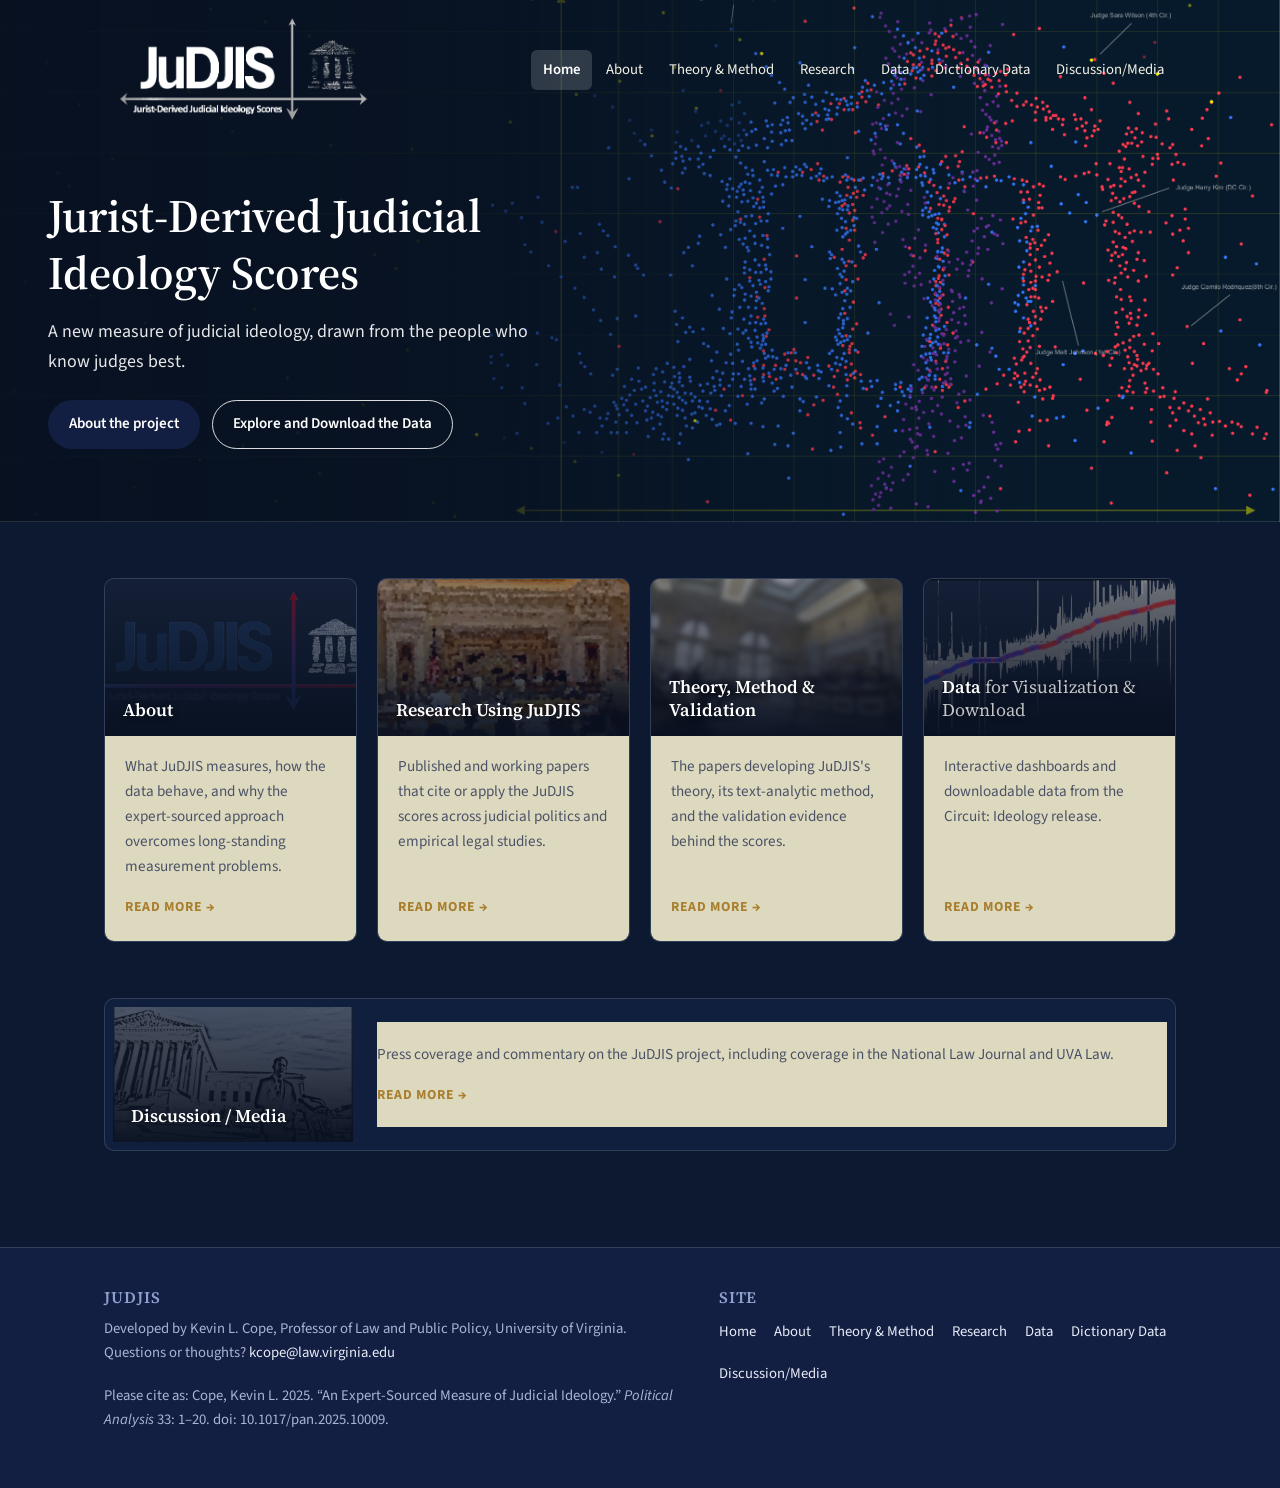
==== index.html @ fee9c513 "Rename hero button to "Explore and Download the Data" Co-Authored-By: Claude Sonnet 5 <noreply@anthr" ====
<!DOCTYPE html>
<html lang="en">
<head>
<meta charset="UTF-8">
<meta name="viewport" content="width=device-width, initial-scale=1.0">
<title>JuDJIS — Jurist-Derived Judicial Ideology Scores</title>
<meta name="description" content="A dynamic, interval-level, multi-dimensional measure of ideology for nearly every Article III U.S. federal judge serving since 1990.">
<link rel="preconnect" href="https://fonts.googleapis.com">
<link rel="preconnect" href="https://fonts.gstatic.com" crossorigin>
<link href="https://fonts.googleapis.com/css2?family=Source+Serif+4:wght@500;600;700&family=Source+Sans+3:wght@400;600;700&display=swap" rel="stylesheet">
<link rel="stylesheet" href="css/style.css">
<script>
(function () {
  var heroImages = [
    'images/hero-ideology-wave.png',
    'images/judicial-constellation-dots.png'
  ];
  var pick = heroImages[Math.floor(Math.random() * heroImages.length)];
  // Resolve to an absolute URL: a CSS url() inside a custom-property value
  // resolves relative to the stylesheet's location, not the page's, so a
  // page-relative path here would 404 once fed through --hero-bg-image.
  var absoluteUrl = new URL(pick, document.baseURI).href;
  document.documentElement.style.setProperty('--hero-bg-image', 'url("' + absoluteUrl + '")');
})();
</script>
</head>
<body class="home">

<section class="hero">
  <header class="site-header">
    <div class="container">
      <a class="brand" href="index.html">
        <img class="brand-logo" src="images/JuDJIS-Logo-header-bw.png" alt="JuDJIS — Jurist-Derived Judicial Ideology Scores">
      </a>
      <nav class="main-nav">
        <a href="index.html" class="active">Home</a>
        <a href="about.html">About</a>
        <a href="theory-method-validation.html">Theory &amp; Method</a>
        <a href="research.html">Research</a>
        <a href="data.html">Data</a>
        <a href="dictionary-data.html">Dictionary Data</a>
        <a href="discussion-media.html">Discussion/Media</a>
      </nav>
    </div>
  </header>

  <div class="hero-copy-row">
    <div class="hero-copy">
      <h1>Jurist-Derived Judicial Ideology Scores</h1>
      <p class="lede">A new measure of judicial ideology, drawn from the people who know judges best.</p>
      <div class="hero-actions">
        <a class="btn btn-primary" href="about.html">About the project</a>
        <a class="btn btn-ghost" href="data.html">Explore and Download the Data</a>
      </div>
    </div>
  </div>
</section>

<section class="section">
  <div class="container">
    <div class="card-grid">
      <a class="card" href="about.html">
        <div class="card-media">
          <img src="images/logo-1-7-24-1024x501.png" alt="">
          <h3 class="card-media-title">About</h3>
        </div>
        <div class="card-body">
          <p>What JuDJIS measures, how the data behave, and why the expert-sourced approach overcomes long-standing measurement problems.</p>
          <span class="card-cta">Read more →</span>
        </div>
      </a>

      <a class="card" href="research.html">
        <div class="card-media">
          <img src="images/Picture2.jpg" alt="">
          <h3 class="card-media-title">Research Using JuDJIS</h3>
        </div>
        <div class="card-body">
          <p>Published and working papers that cite or apply the JuDJIS scores across judicial politics and empirical legal studies.</p>
          <span class="card-cta">Read more →</span>
        </div>
      </a>

      <a class="card" href="theory-method-validation.html">
        <div class="card-media">
          <img src="images/9thcir-edited-1024x669.png" alt="">
          <h3 class="card-media-title">Theory, Method &amp; Validation</h3>
        </div>
        <div class="card-body">
          <p>The papers developing JuDJIS's theory, its text-analytic method, and the validation evidence behind the scores.</p>
          <span class="card-cta">Read more →</span>
        </div>
      </a>

      <a class="card" href="data.html">
        <div class="card-media">
          <img src="images/Picture1-1.png" alt="">
          <h3 class="card-media-title">Data <span style="font-weight:400;color:rgba(255,255,255,0.75)">for Visualization &amp; Download</span></h3>
        </div>
        <div class="card-body">
          <p>Interactive dashboards and downloadable data from the Circuit: Ideology release.</p>
          <span class="card-cta">Read more →</span>
        </div>
      </a>
    </div>
  </div>
</section>

<section class="section" style="padding-top:0">
  <div class="container">
    <a class="card" href="discussion-media.html" style="flex-direction:row;align-items:center;gap:24px;padding:8px;text-decoration:none">
      <div class="card-media" style="width:240px;flex:none;aspect-ratio:16/9">
        <img src="images/Picture5.png" alt="">
        <h3 class="card-media-title">Discussion / Media</h3>
      </div>
      <div class="card-body" style="padding:20px 24px 20px 0">
        <p>Press coverage and commentary on the JuDJIS project, including coverage in the National Law Journal and UVA Law.</p>
        <span class="card-cta">Read more →</span>
      </div>
    </a>
  </div>
</section>

<footer class="site-footer">
  <div class="container">
    <div>
      <h4>JuDJIS</h4>
      <p>Developed by Kevin L. Cope, Professor of Law and Public Policy, University of Virginia.<br>
      Questions or thoughts? <a href="mailto:kcope@law.virginia.edu">kcope@law.virginia.edu</a></p>
      <p class="footer-fine">Please cite as: Cope, Kevin L. 2025. “An Expert-Sourced Measure of Judicial Ideology.” <em>Political Analysis</em> 33: 1–20. doi: 10.1017/pan.2025.10009.</p>
    </div>
    <div>
      <h4>Site</h4>
      <ul class="footer-nav">
        <li><a href="index.html">Home</a></li>
        <li><a href="about.html">About</a></li>
        <li><a href="theory-method-validation.html">Theory &amp; Method</a></li>
        <li><a href="research.html">Research</a></li>
        <li><a href="data.html">Data</a></li>
        <li><a href="dictionary-data.html">Dictionary Data</a></li>
        <li><a href="discussion-media.html">Discussion/Media</a></li>
      </ul>
    </div>
  </div>
</footer>

</body>
</html>
---- css/style.css ----
/* JuDJIS — shared stylesheet */

:root {
  --navy: #1c2f5e;
  --navy-deep: #131f42;
  --navy-tint: #eeead6;
  --gold: #a97f2e;
  --ink: #1f2430;
  --ink-soft: #4b5266;
  --line: #cec8a8;
  --paper: #fffdf6;
  --bg: #ddd9bf;
  --radius: 10px;
  --maxw: 760px;
  --wide: 1120px;
}

/* ---------- Homepage dark theme (below the hero) ---------- */

body.home {
  background: #0c1930;
  --ink: #eef1f7;
  --ink-soft: rgba(255,255,255,0.68);
  --line: rgba(255,255,255,0.14);
  --paper: #101f3d;
  --navy-tint: rgba(255,255,255,0.06);
}

.home h1, .home h2, .home h3, .home h4 {
  color: #ffffff;
}

.home .hero {
  border-bottom-color: rgba(255,255,255,0.12);
}

.home .card:hover {
  box-shadow: 0 10px 28px rgba(255,255,255,0.08);
}

.home .card-body {
  background: var(--bg);
}

.home .card-body p {
  color: #4b5266;
}

* { box-sizing: border-box; }

html { scroll-behavior: smooth; }

body {
  margin: 0;
  background: var(--bg);
  color: var(--ink);
  font-family: "Source Sans 3", -apple-system, BlinkMacSystemFont, "Segoe UI", Helvetica, Arial, sans-serif;
  font-size: 17px;
  line-height: 1.65;
  -webkit-font-smoothing: antialiased;
}

h1, h2, h3, h4 {
  font-family: "Source Serif 4", Georgia, "Times New Roman", serif;
  color: var(--navy-deep);
  line-height: 1.22;
  font-weight: 600;
  margin: 0 0 0.5em;
}

h1 { font-size: 2.4rem; }
h2 { font-size: 1.6rem; margin-top: 2.2em; }
h3 { font-size: 1.2rem; margin-top: 1.6em; }
h4 { font-size: 1rem; text-transform: uppercase; letter-spacing: 0.06em; color: var(--gold); }

p { margin: 0 0 1.1em; color: var(--ink); }

a { color: var(--navy); text-decoration-color: rgba(28,47,94,0.35); }
a:hover { text-decoration-color: currentColor; }

ul, ol { padding-left: 1.3em; }
li { margin-bottom: 0.6em; }

strong { color: var(--navy-deep); }

img { max-width: 100%; display: block; }

.container {
  max-width: var(--wide);
  margin: 0 auto;
  padding: 0 24px;
}

.prose {
  max-width: var(--maxw);
}

/* ---------- Header ---------- */

.site-header {
  position: sticky;
  top: 0;
  z-index: 20;
  background: rgba(255,253,246,0.92);
  backdrop-filter: saturate(180%) blur(8px);
  border-bottom: 1px solid var(--line);
}

.site-header .container {
  display: flex;
  align-items: center;
  justify-content: space-between;
  gap: 24px;
  min-height: 72px;
  padding-top: 10px;
  padding-bottom: 10px;
}

.brand {
  display: flex;
  align-items: center;
  gap: 0.5em;
  text-decoration: none;
  color: var(--navy-deep);
  flex: none;
}

.brand-logo {
  display: block;
  height: 120px;
  width: auto;
}

@media (max-width: 640px) {
  .brand-logo { height: 64px; }
}

nav.main-nav {
  display: flex;
  flex-wrap: wrap;
  gap: 4px 2px;
  justify-content: flex-end;
}

nav.main-nav a {
  display: inline-block;
  padding: 8px 12px;
  border-radius: 6px;
  font-size: 0.92rem;
  color: var(--ink-soft);
  text-decoration: none;
  white-space: nowrap;
}

nav.main-nav a:hover {
  background: var(--navy-tint);
  color: var(--navy-deep);
}

nav.main-nav a.active {
  color: var(--navy-deep);
  font-weight: 600;
  background: var(--navy-tint);
}

/* ---------- Hero ---------- */

.hero {
  position: relative;
  min-height: 520px;
  background:
    linear-gradient(90deg, rgba(8,16,32,0.9) 0%, rgba(8,16,32,0.72) 38%, rgba(8,16,32,0.25) 62%, rgba(8,16,32,0) 82%),
    var(--hero-bg-image, url("../images/hero-ideology-wave.png")) right center / cover no-repeat;
  background-color: #0c1930;
  border-bottom: 1px solid var(--line);
  display: flex;
  flex-direction: column;
}

.hero .site-header {
  position: static;
  background: transparent;
  backdrop-filter: none;
  border-bottom: none;
}


.hero nav.main-nav a {
  color: #f4f2e6;
}

.hero nav.main-nav a:hover,
.hero nav.main-nav a.active {
  background: rgba(255,255,255,0.16);
  color: #ffffff;
}

.hero-copy-row {
  flex: 1;
  display: flex;
  align-items: center;
}

.hero-copy {
  padding: 48px 24px 72px;
  max-width: 620px;
}

@media (min-width: 640px) {
  .hero-copy { padding-left: 48px; }
}

.hero-copy h1 {
  color: #ffffff;
  font-size: clamp(2rem, 4vw, 2.9rem);
  margin-bottom: 0.35em;
}

.hero-copy .lede {
  font-size: 1.12rem;
  color: rgba(255,255,255,0.9);
  max-width: 54ch;
}

.hero .btn-ghost {
  border-color: rgba(255,255,255,0.85);
  color: #ffffff;
}

.hero .btn-ghost:hover {
  background: rgba(255,255,255,0.14);
}

.hero-actions {
  display: flex;
  flex-wrap: wrap;
  gap: 12px;
  margin-top: 1.4em;
}

/* ---------- Buttons ---------- */

.btn {
  display: inline-flex;
  align-items: center;
  gap: 0.4em;
  padding: 11px 20px;
  border-radius: 999px;
  font-size: 0.94rem;
  font-weight: 600;
  text-decoration: none;
  border: 1px solid transparent;
  transition: transform 0.08s ease, background 0.15s ease;
}

.btn-primary {
  background: var(--navy-deep);
  color: #fff;
}
.btn-primary:hover { background: var(--navy); }

.btn-ghost {
  background: transparent;
  border-color: var(--navy-deep);
  color: var(--navy-deep);
}
.btn-ghost:hover { background: var(--navy-tint); }

/* ---------- Cards / grid ---------- */

.section {
  padding: 56px 0;
}

.section-head {
  max-width: var(--maxw);
  margin-bottom: 32px;
}

.section-head .kicker {
  text-transform: uppercase;
  letter-spacing: 0.1em;
  font-size: 0.78rem;
  font-weight: 700;
  color: var(--gold);
}

.card-grid {
  display: grid;
  gap: 20px;
  grid-template-columns: 1fr;
}

@media (min-width: 700px) {
  .card-grid { grid-template-columns: repeat(2, 1fr); }
}
@media (min-width: 1020px) {
  .card-grid { grid-template-columns: repeat(4, 1fr); }
}

.card {
  background: var(--paper);
  border: 1px solid var(--line);
  border-radius: var(--radius);
  overflow: hidden;
  display: flex;
  flex-direction: column;
  text-decoration: none;
  color: inherit;
  transition: box-shadow 0.15s ease, transform 0.15s ease;
}

.card:hover {
  box-shadow: 0 10px 28px rgba(19,31,66,0.10);
  transform: translateY(-2px);
}

.card-media {
  position: relative;
  aspect-ratio: 16/10;
  overflow: hidden;
  background: var(--navy-tint);
}

.card-media img {
  width: 100%;
  height: 100%;
  object-fit: cover;
}

.card-media::after {
  content: "";
  position: absolute;
  inset: 0;
  background: linear-gradient(180deg, rgba(8,16,32,0.45) 0%, rgba(8,16,32,0.7) 55%, rgba(8,16,32,0.96) 100%);
}

.card-media-title {
  position: absolute;
  z-index: 1;
  left: 18px;
  right: 18px;
  bottom: 14px;
  margin: 0;
  color: #ffffff;
  font-size: 1.12rem;
  line-height: 1.28;
  text-shadow: 0 1px 6px rgba(0,0,0,0.45);
}

.card-body {
  padding: 18px 20px 22px;
  flex: 1;
  display: flex;
  flex-direction: column;
}

.card-body h3 {
  margin-top: 0;
  font-size: 1.12rem;
  color: var(--navy-deep);
}

.card-body p {
  color: var(--ink-soft);
  font-size: 0.95rem;
  flex: 1;
}

.card-cta {
  font-size: 0.86rem;
  font-weight: 700;
  color: var(--gold);
  text-transform: uppercase;
  letter-spacing: 0.05em;
}

/* ---------- Page header (interior pages) ---------- */

.page-head {
  background: var(--navy-tint);
  border-bottom: 1px solid var(--line);
}

.page-head .container {
  padding: 40px 24px 36px;
}

.page-head .kicker {
  text-transform: uppercase;
  letter-spacing: 0.1em;
  font-size: 0.78rem;
  font-weight: 700;
  color: var(--gold);
  margin-bottom: 0.6em;
}

.page-head h1 { margin-bottom: 0.3em; }
.page-head .lede { color: var(--ink-soft); max-width: 62ch; font-size: 1.05rem; }

/* ---------- Content blocks ---------- */

.content-wrap {
  padding: 48px 0 72px;
}

.pub-list {
  list-style: none;
  padding: 0;
  margin: 0;
}

.pub-list li {
  padding: 16px 0;
  border-bottom: 1px solid var(--line);
}
.pub-list li:first-child { padding-top: 0; }

.cite-box {
  background: var(--navy-tint);
  border: 1px solid var(--line);
  border-radius: var(--radius);
  padding: 18px 20px;
  font-size: 0.95rem;
  margin: 1.4em 0;
}

.cite-box strong { display: block; margin-bottom: 0.3em; color: var(--navy-deep); }

.figure {
  margin: 1.6em 0;
  border-radius: var(--radius);
  overflow: hidden;
  border: 1px solid var(--line);
}

.press-card {
  background: var(--paper);
  border: 1px solid var(--line);
  border-radius: var(--radius);
  padding: 24px 26px;
  margin-bottom: 22px;
}

.press-source {
  text-transform: uppercase;
  letter-spacing: 0.06em;
  font-size: 0.78rem;
  font-weight: 700;
  color: var(--gold);
  margin-bottom: 0.4em;
}

.press-card h3 {
  margin-top: 0;
  font-size: 1.15rem;
}

.press-byline {
  color: var(--ink-soft);
  font-size: 0.9rem;
  font-style: italic;
  margin-bottom: 0.8em;
}

.press-date { color: var(--navy); font-weight: 700; }

.file-table {
  width: 100%;
  border-collapse: collapse;
  background: var(--paper);
  border: 1px solid var(--line);
  border-radius: var(--radius);
  overflow: hidden;
  font-size: 0.94rem;
}

.file-table th, .file-table td {
  padding: 12px 16px;
  text-align: left;
  border-bottom: 1px solid var(--line);
}

.file-table th {
  background: var(--navy-tint);
  color: var(--navy-deep);
  font-family: "Source Serif 4", serif;
  font-weight: 600;
}

.file-table tr:last-child td { border-bottom: none; }

.file-table a {
  font-weight: 600;
  text-decoration: none;
}
.file-table a:hover { text-decoration: underline; }

.viz-embed {
  background: var(--paper);
  border: 1px solid var(--line);
  border-radius: var(--radius);
  padding: 16px;
  margin: 1.6em 0;
}

.viz-embed h3 { margin-top: 0; }

.note-box {
  border-left: 3px solid var(--gold);
  background: var(--navy-tint);
  padding: 16px 20px;
  border-radius: 0 var(--radius) var(--radius) 0;
  font-size: 0.95rem;
  color: var(--ink-soft);
  margin: 1.6em 0;
}

/* ---------- Footer ---------- */

.site-footer {
  border-top: 1px solid var(--line);
  background: var(--navy-deep);
  color: #c7cee3;
  padding: 40px 0;
  margin-top: 40px;
}

.site-footer .container {
  display: grid;
  gap: 20px;
}

@media (min-width: 720px) {
  .site-footer .container {
    grid-template-columns: 1.3fr 1fr;
    align-items: start;
  }
}

.site-footer h4 {
  color: #8fa0cf;
  margin-bottom: 0.6em;
}

.site-footer a { color: #e7ebf7; }
.site-footer p { color: #aab4d4; font-size: 0.92rem; }

.footer-nav {
  display: flex;
  flex-wrap: wrap;
  gap: 4px 18px;
  padding: 0;
  margin: 0;
  list-style: none;
}

.footer-nav a { font-size: 0.92rem; text-decoration: none; }
.footer-nav a:hover { text-decoration: underline; }

.footer-fine {
  font-size: 0.82rem;
  color: #7d89ac;
  margin-top: 18px;
}
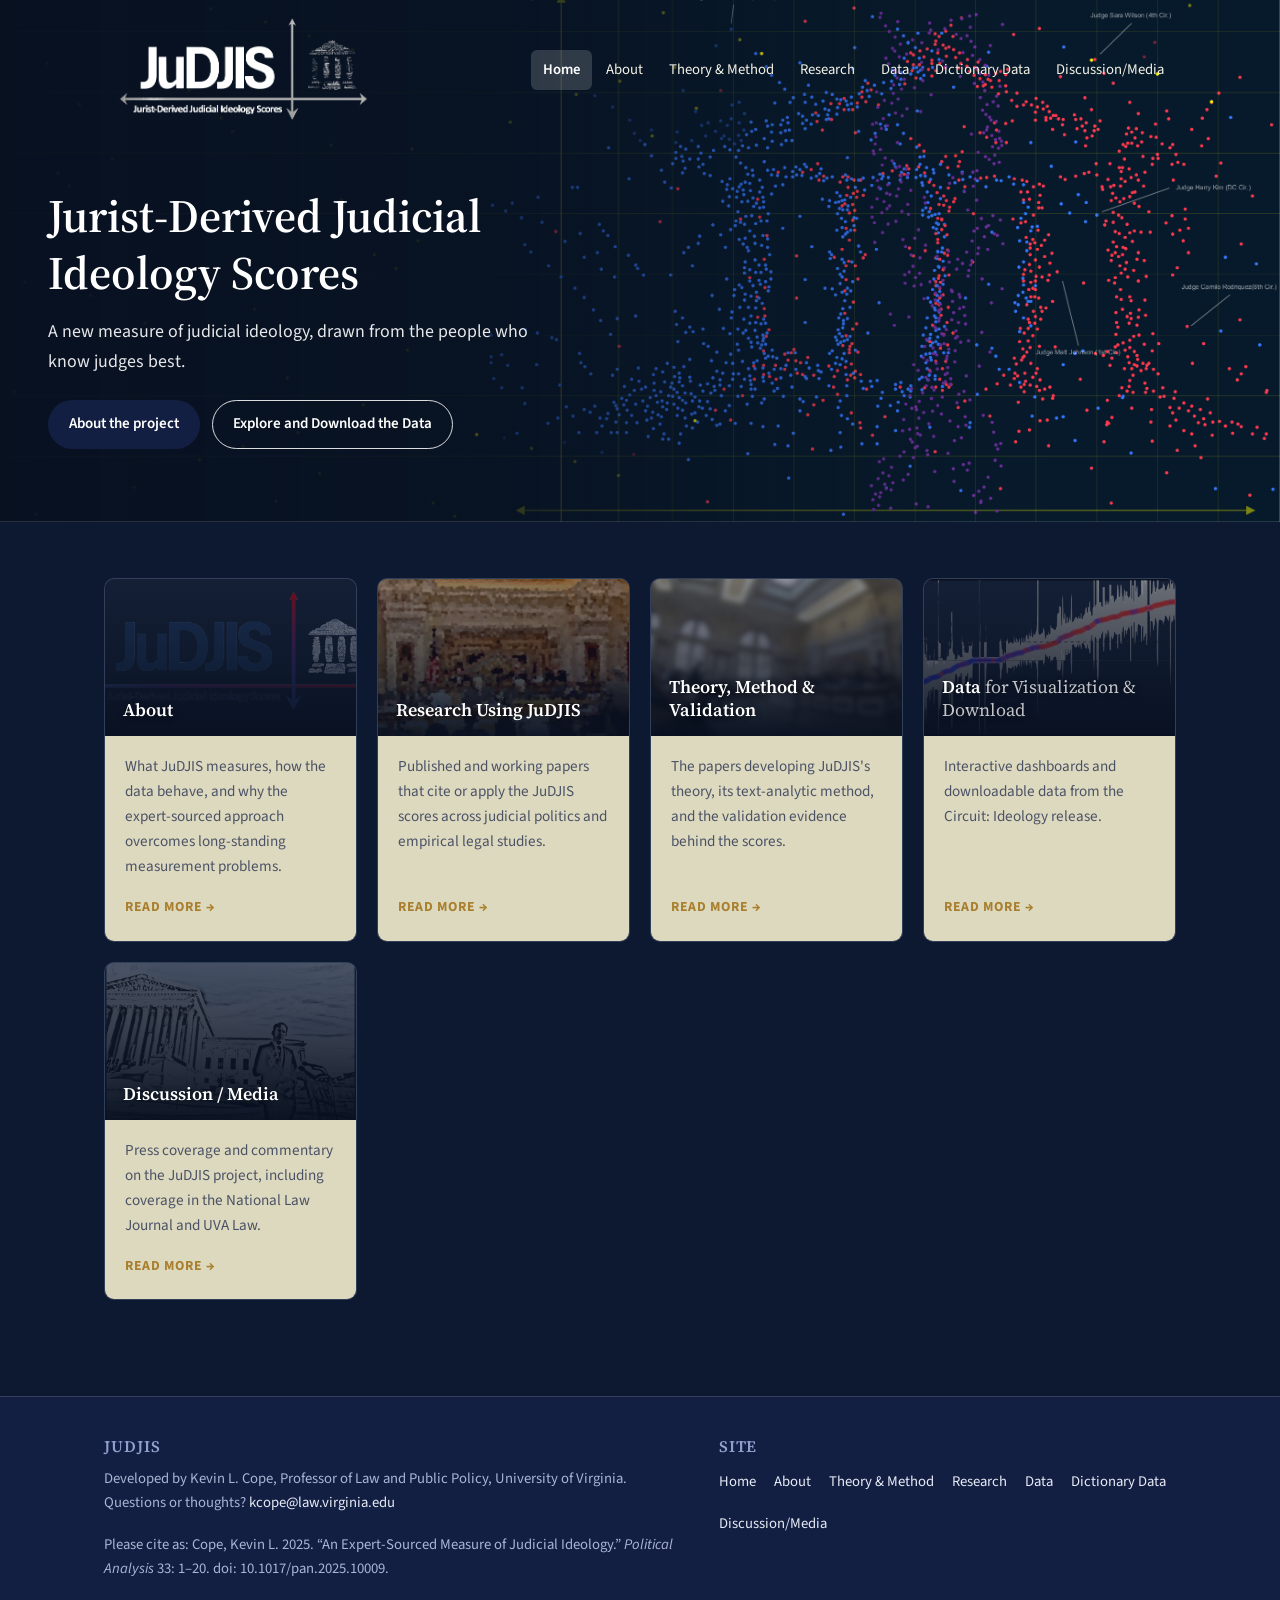
==== commit 94e42b2a: "Fold Discussion/Media into the main card grid Was a standalone wide horizontal card with a small thu" ====
--- a/index.html
+++ b/index.html
@@ -102,22 +102,18 @@
           <span class="card-cta">Read more →</span>
         </div>
       </a>
+
+      <a class="card" href="discussion-media.html">
+        <div class="card-media">
+          <img src="images/Picture5.png" alt="">
+          <h3 class="card-media-title">Discussion / Media</h3>
+        </div>
+        <div class="card-body">
+          <p>Press coverage and commentary on the JuDJIS project, including coverage in the National Law Journal and UVA Law.</p>
+          <span class="card-cta">Read more →</span>
+        </div>
+      </a>
     </div>
-  </div>
-</section>
-
-<section class="section" style="padding-top:0">
-  <div class="container">
-    <a class="card" href="discussion-media.html" style="flex-direction:row;align-items:center;gap:24px;padding:8px;text-decoration:none">
-      <div class="card-media" style="width:240px;flex:none;aspect-ratio:16/9">
-        <img src="images/Picture5.png" alt="">
-        <h3 class="card-media-title">Discussion / Media</h3>
-      </div>
-      <div class="card-body" style="padding:20px 24px 20px 0">
-        <p>Press coverage and commentary on the JuDJIS project, including coverage in the National Law Journal and UVA Law.</p>
-        <span class="card-cta">Read more →</span>
-      </div>
-    </a>
   </div>
 </section>
 
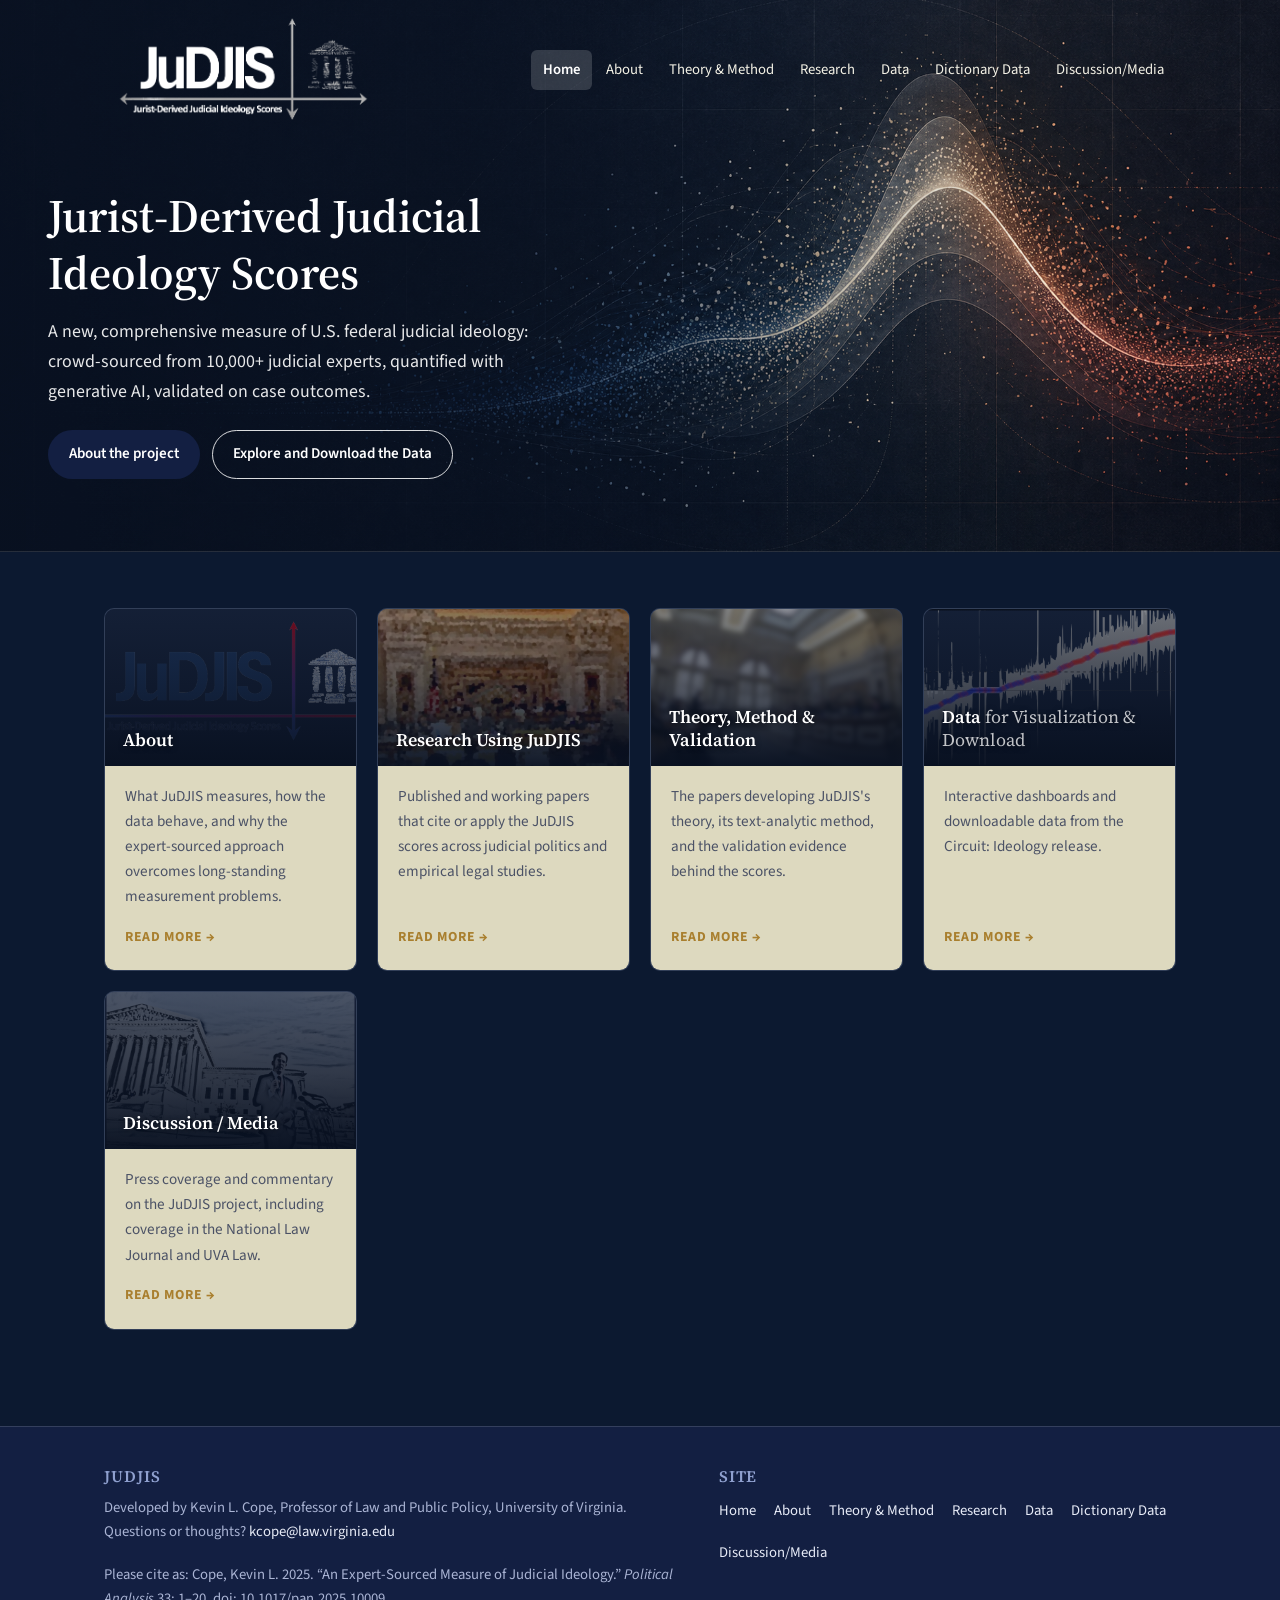
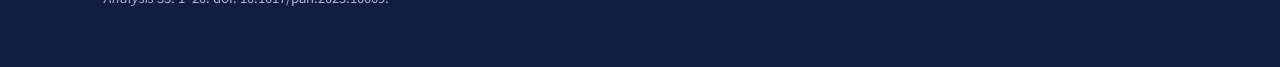
==== commit 330002cd: "Update hero subtitle with expert-count, method, and validation detail Co-Authored-By: Claude Sonnet " ====
--- a/index.html
+++ b/index.html
@@ -47,7 +47,7 @@
   <div class="hero-copy-row">
     <div class="hero-copy">
       <h1>Jurist-Derived Judicial Ideology Scores</h1>
-      <p class="lede">A new measure of judicial ideology, drawn from the people who know judges best.</p>
+      <p class="lede">A new, comprehensive measure of U.S. federal judicial ideology: crowd-sourced from 10,000+ judicial experts, quantified with generative AI, validated on case outcomes.</p>
       <div class="hero-actions">
         <a class="btn btn-primary" href="about.html">About the project</a>
         <a class="btn btn-ghost" href="data.html">Explore and Download the Data</a>
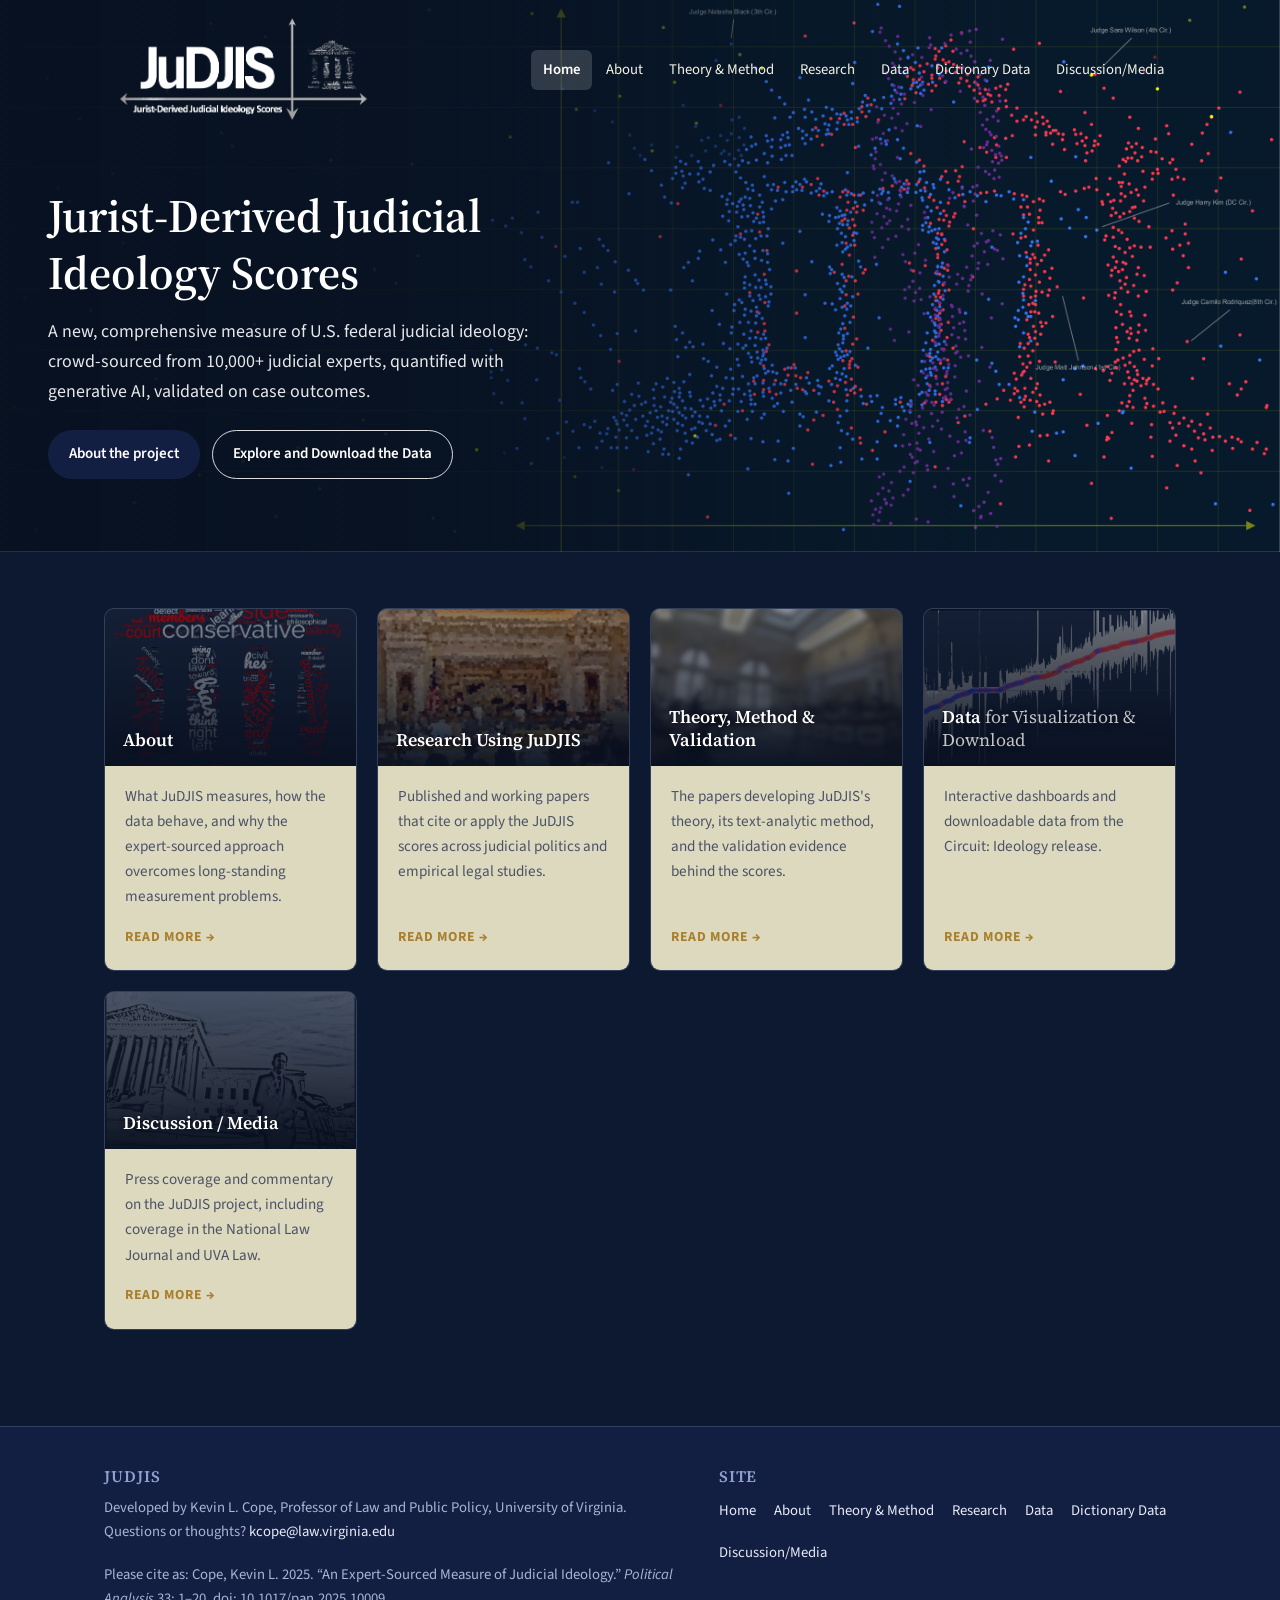
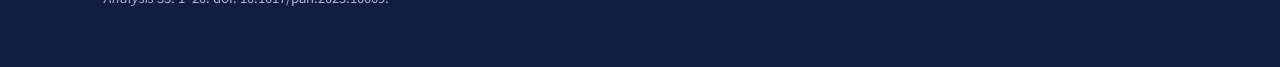
==== commit 32613731: "Swap the About card background to the word-cloud courthouse graphic Replace the logo-on-white image " ====
--- a/index.html
+++ b/index.html
@@ -61,7 +61,7 @@
     <div class="card-grid">
       <a class="card" href="about.html">
         <div class="card-media">
-          <img src="images/logo-1-7-24-1024x501.png" alt="">
+          <img src="images/wordcloud-courthouse.png" alt="">
           <h3 class="card-media-title">About</h3>
         </div>
         <div class="card-body">
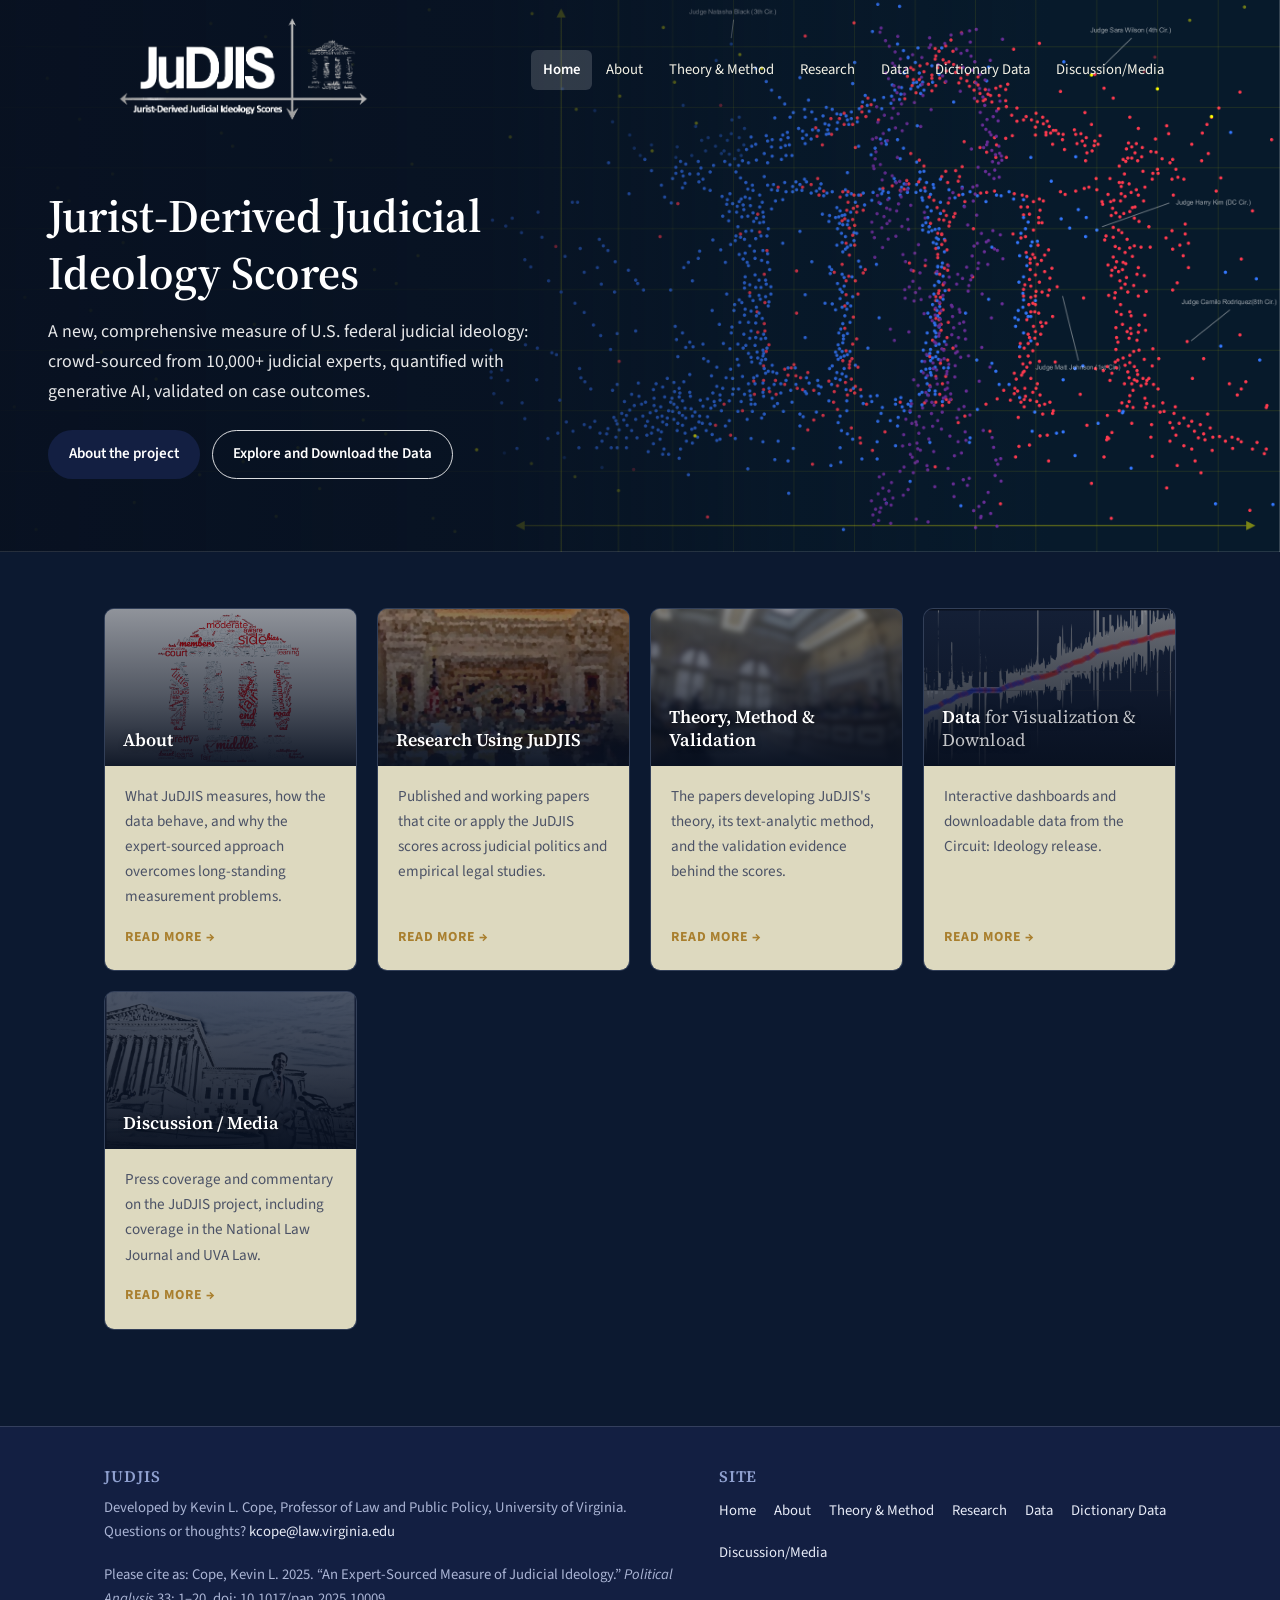
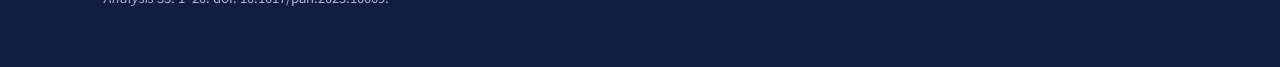
==== commit 98ec507e: "Fit the About card's word-cloud image fully within its box Add a card-media-contain modifier (object" ====
--- a/index.html
+++ b/index.html
@@ -60,7 +60,7 @@
   <div class="container">
     <div class="card-grid">
       <a class="card" href="about.html">
-        <div class="card-media">
+        <div class="card-media card-media-contain">
           <img src="images/wordcloud-courthouse.png" alt="">
           <h3 class="card-media-title">About</h3>
         </div>
--- a/css/style.css
+++ b/css/style.css
@@ -328,6 +328,14 @@
   object-fit: cover;
 }
 
+.card-media-contain {
+  background: #ffffff;
+}
+
+.card-media-contain img {
+  object-fit: contain;
+}
+
 .card-media::after {
   content: "";
   position: absolute;
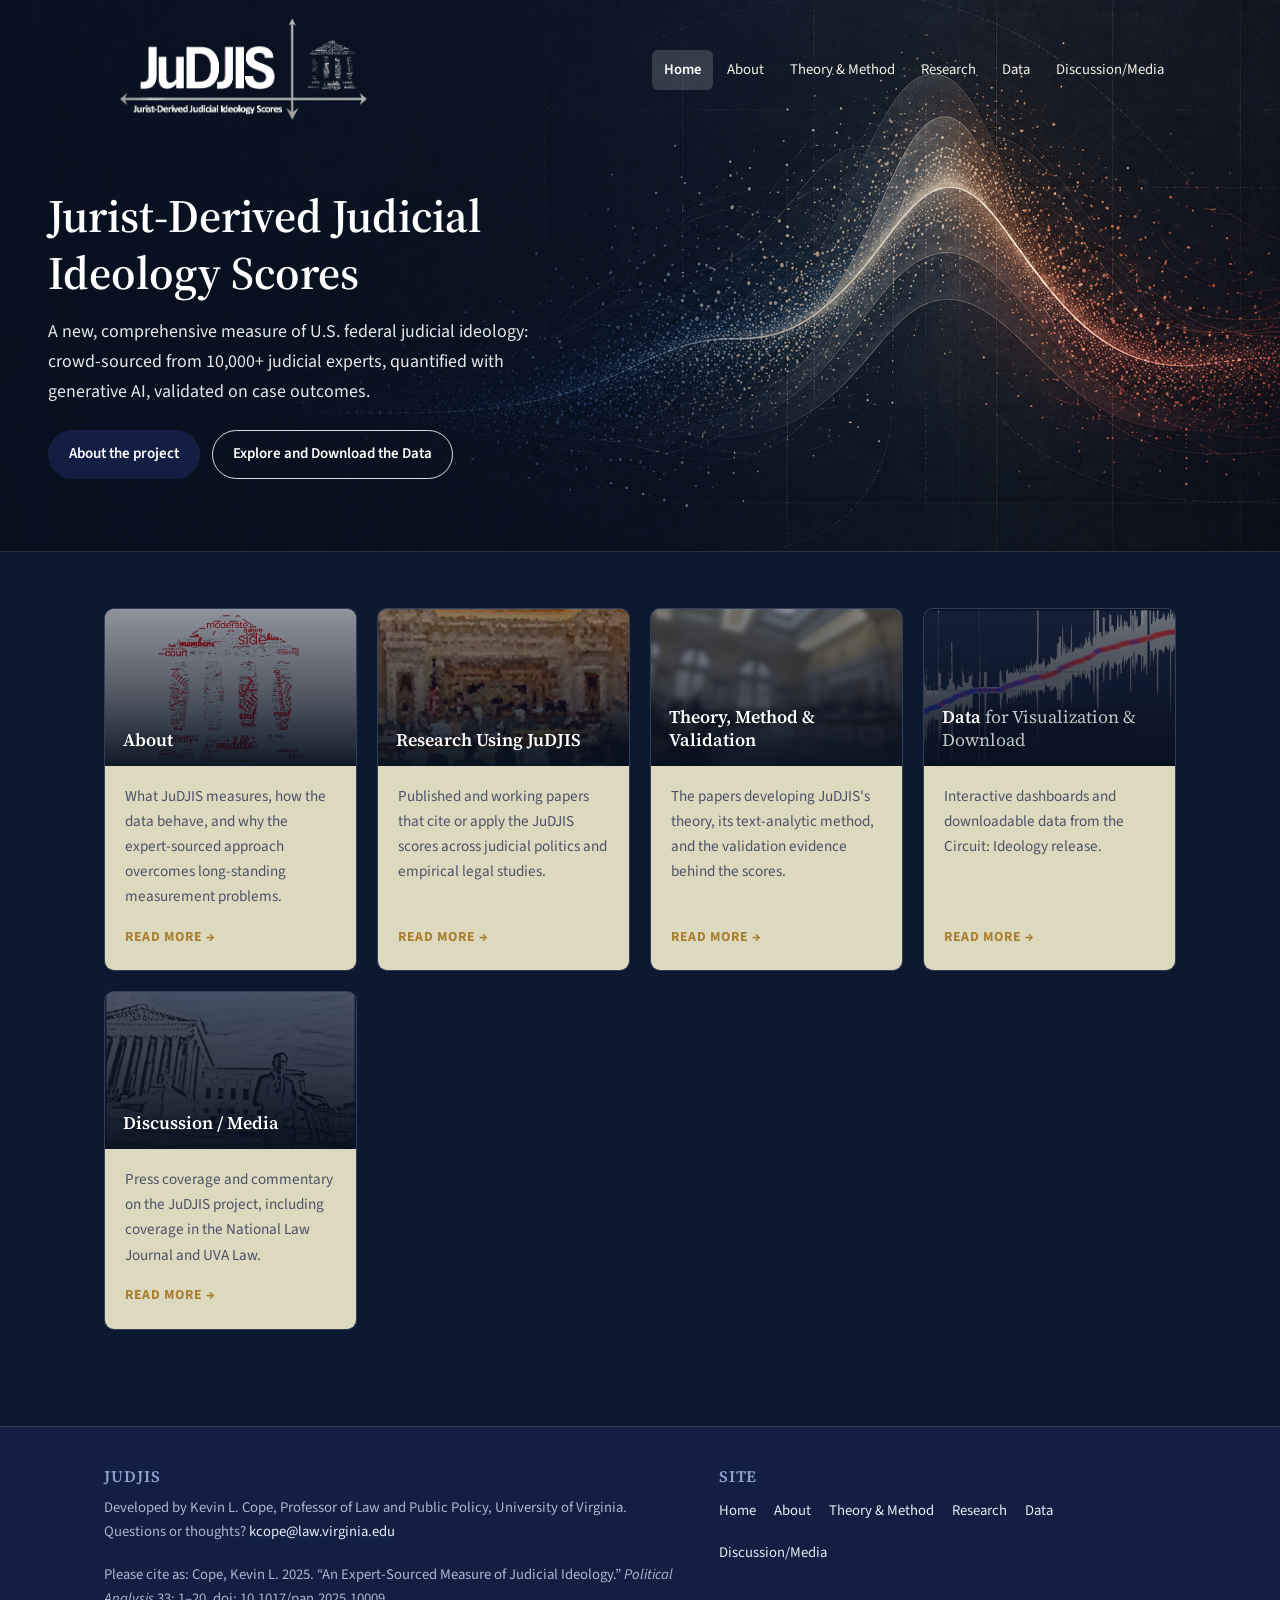
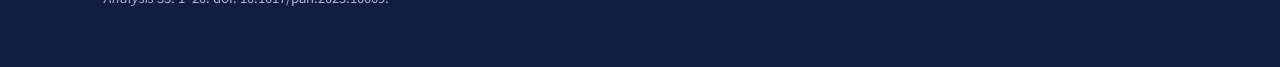
==== commit 97e3b23a: "Remove the Dictionary Data page Delete dictionary-data.html and strip its nav/footer links from ever" ====
--- a/index.html
+++ b/index.html
@@ -38,7 +38,6 @@
         <a href="theory-method-validation.html">Theory &amp; Method</a>
         <a href="research.html">Research</a>
         <a href="data.html">Data</a>
-        <a href="dictionary-data.html">Dictionary Data</a>
         <a href="discussion-media.html">Discussion/Media</a>
       </nav>
     </div>
@@ -133,7 +132,6 @@
         <li><a href="theory-method-validation.html">Theory &amp; Method</a></li>
         <li><a href="research.html">Research</a></li>
         <li><a href="data.html">Data</a></li>
-        <li><a href="dictionary-data.html">Dictionary Data</a></li>
         <li><a href="discussion-media.html">Discussion/Media</a></li>
       </ul>
     </div>
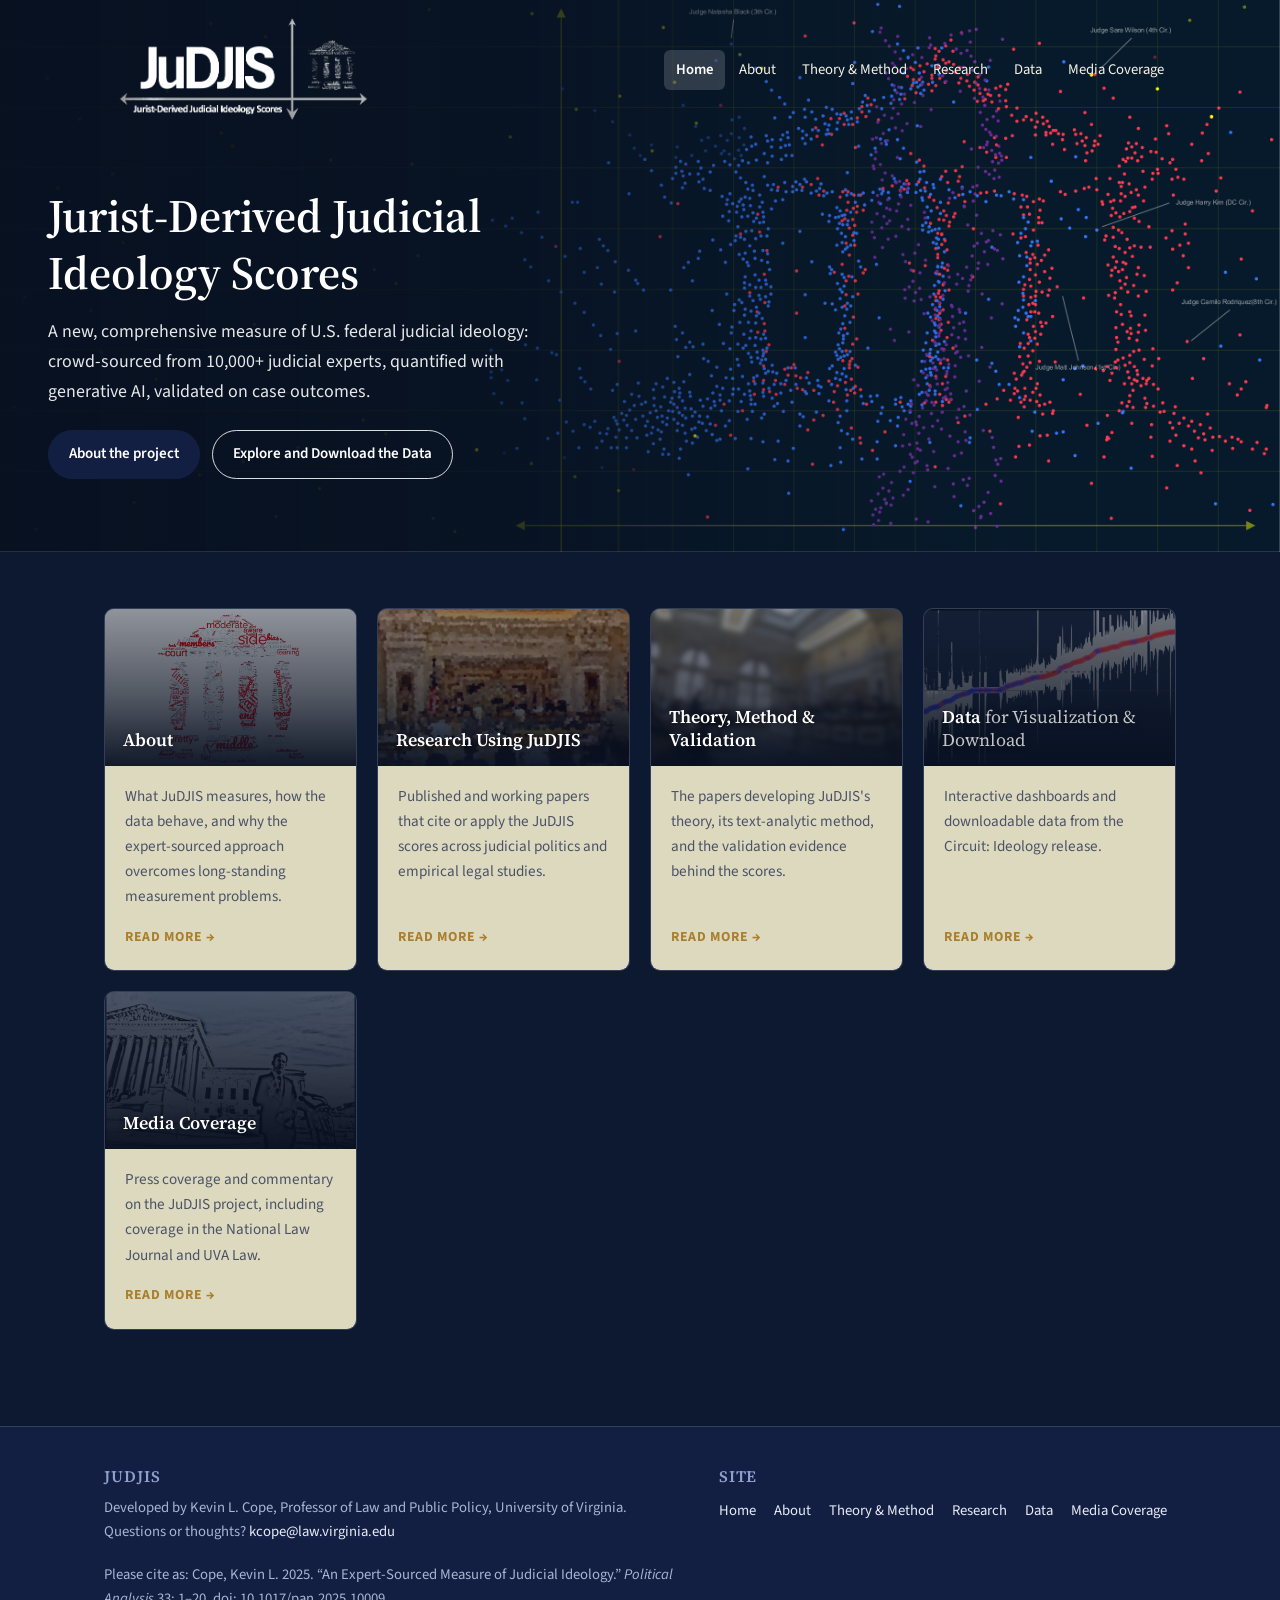
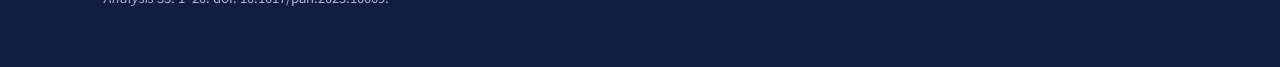
==== commit 3860cf7b: "Rename "Discussion/Media" to "Media Coverage" site-wide Nav, footer, homepage card title, page title" ====
--- a/index.html
+++ b/index.html
@@ -38,7 +38,7 @@
         <a href="theory-method-validation.html">Theory &amp; Method</a>
         <a href="research.html">Research</a>
         <a href="data.html">Data</a>
-        <a href="discussion-media.html">Discussion/Media</a>
+        <a href="discussion-media.html">Media Coverage</a>
       </nav>
     </div>
   </header>
@@ -105,7 +105,7 @@
       <a class="card" href="discussion-media.html">
         <div class="card-media">
           <img src="images/Picture5.png" alt="">
-          <h3 class="card-media-title">Discussion / Media</h3>
+          <h3 class="card-media-title">Media Coverage</h3>
         </div>
         <div class="card-body">
           <p>Press coverage and commentary on the JuDJIS project, including coverage in the National Law Journal and UVA Law.</p>
@@ -132,7 +132,7 @@
         <li><a href="theory-method-validation.html">Theory &amp; Method</a></li>
         <li><a href="research.html">Research</a></li>
         <li><a href="data.html">Data</a></li>
-        <li><a href="discussion-media.html">Discussion/Media</a></li>
+        <li><a href="discussion-media.html">Media Coverage</a></li>
       </ul>
     </div>
   </div>
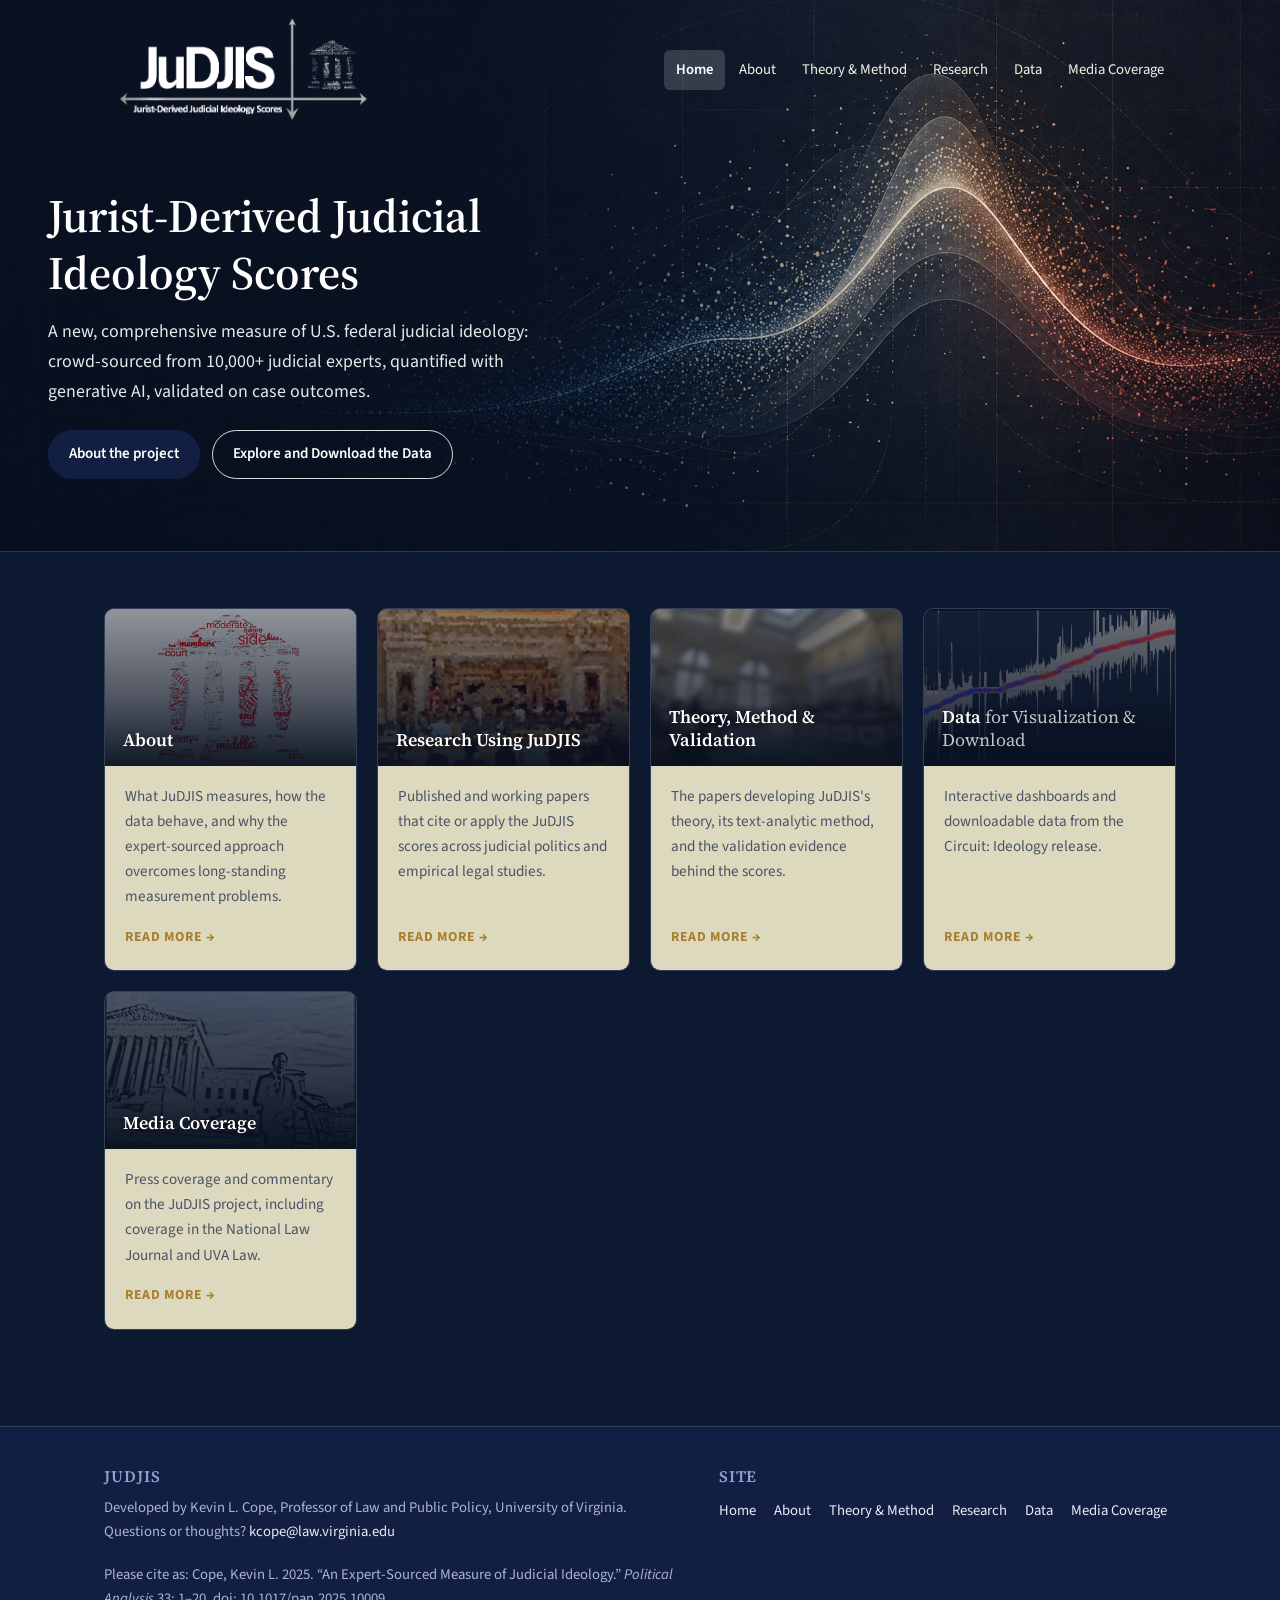
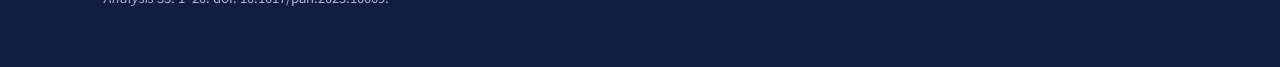
==== commit b69c482c: "Auto-cycle the hero background between both images every 7.5s Replace the load-once random pick with" ====
--- a/index.html
+++ b/index.html
@@ -9,24 +9,12 @@
 <link rel="preconnect" href="https://fonts.gstatic.com" crossorigin>
 <link href="https://fonts.googleapis.com/css2?family=Source+Serif+4:wght@500;600;700&family=Source+Sans+3:wght@400;600;700&display=swap" rel="stylesheet">
 <link rel="stylesheet" href="css/style.css">
-<script>
-(function () {
-  var heroImages = [
-    'images/hero-ideology-wave.png',
-    'images/judicial-constellation-dots.png'
-  ];
-  var pick = heroImages[Math.floor(Math.random() * heroImages.length)];
-  // Resolve to an absolute URL: a CSS url() inside a custom-property value
-  // resolves relative to the stylesheet's location, not the page's, so a
-  // page-relative path here would 404 once fed through --hero-bg-image.
-  var absoluteUrl = new URL(pick, document.baseURI).href;
-  document.documentElement.style.setProperty('--hero-bg-image', 'url("' + absoluteUrl + '")');
-})();
-</script>
 </head>
 <body class="home">
 
 <section class="hero">
+  <div class="hero-bg hero-bg-wave is-visible" id="heroBgA"></div>
+  <div class="hero-bg hero-bg-dots" id="heroBgB"></div>
   <header class="site-header">
     <div class="container">
       <a class="brand" href="index.html">
@@ -54,6 +42,24 @@
     </div>
   </div>
 </section>
+
+<script>
+(function () {
+  var layers = [document.getElementById('heroBgA'), document.getElementById('heroBgB')];
+  var current = 0;
+  if (Math.random() < 0.5) {
+    layers[0].classList.remove('is-visible');
+    layers[1].classList.add('is-visible');
+    current = 1;
+  }
+  setInterval(function () {
+    var next = current === 0 ? 1 : 0;
+    layers[current].classList.remove('is-visible');
+    layers[next].classList.add('is-visible');
+    current = next;
+  }, 7500);
+})();
+</script>
 
 <section class="section">
   <div class="container">
--- a/css/style.css
+++ b/css/style.css
@@ -168,17 +168,40 @@
 .hero {
   position: relative;
   min-height: 520px;
+  background-color: #0c1930;
+  border-bottom: 1px solid var(--line);
+  display: flex;
+  flex-direction: column;
+  overflow: hidden;
+}
+
+.hero-bg {
+  position: absolute;
+  inset: 0;
+  z-index: 0;
+  opacity: 0;
+  transition: opacity 1.6s ease;
+}
+
+.hero-bg.is-visible {
+  opacity: 1;
+}
+
+.hero-bg-wave {
   background:
     linear-gradient(90deg, rgba(8,16,32,0.9) 0%, rgba(8,16,32,0.72) 38%, rgba(8,16,32,0.25) 62%, rgba(8,16,32,0) 82%),
-    var(--hero-bg-image, url("../images/hero-ideology-wave.png")) right center / cover no-repeat;
-  background-color: #0c1930;
-  border-bottom: 1px solid var(--line);
-  display: flex;
-  flex-direction: column;
+    url("../images/hero-ideology-wave.png") right center / cover no-repeat;
+}
+
+.hero-bg-dots {
+  background:
+    linear-gradient(90deg, rgba(8,16,32,0.9) 0%, rgba(8,16,32,0.72) 38%, rgba(8,16,32,0.25) 62%, rgba(8,16,32,0) 82%),
+    url("../images/judicial-constellation-dots.png") right center / cover no-repeat;
 }
 
 .hero .site-header {
-  position: static;
+  position: relative;
+  z-index: 1;
   background: transparent;
   backdrop-filter: none;
   border-bottom: none;
@@ -196,6 +219,8 @@
 }
 
 .hero-copy-row {
+  position: relative;
+  z-index: 1;
   flex: 1;
   display: flex;
   align-items: center;
